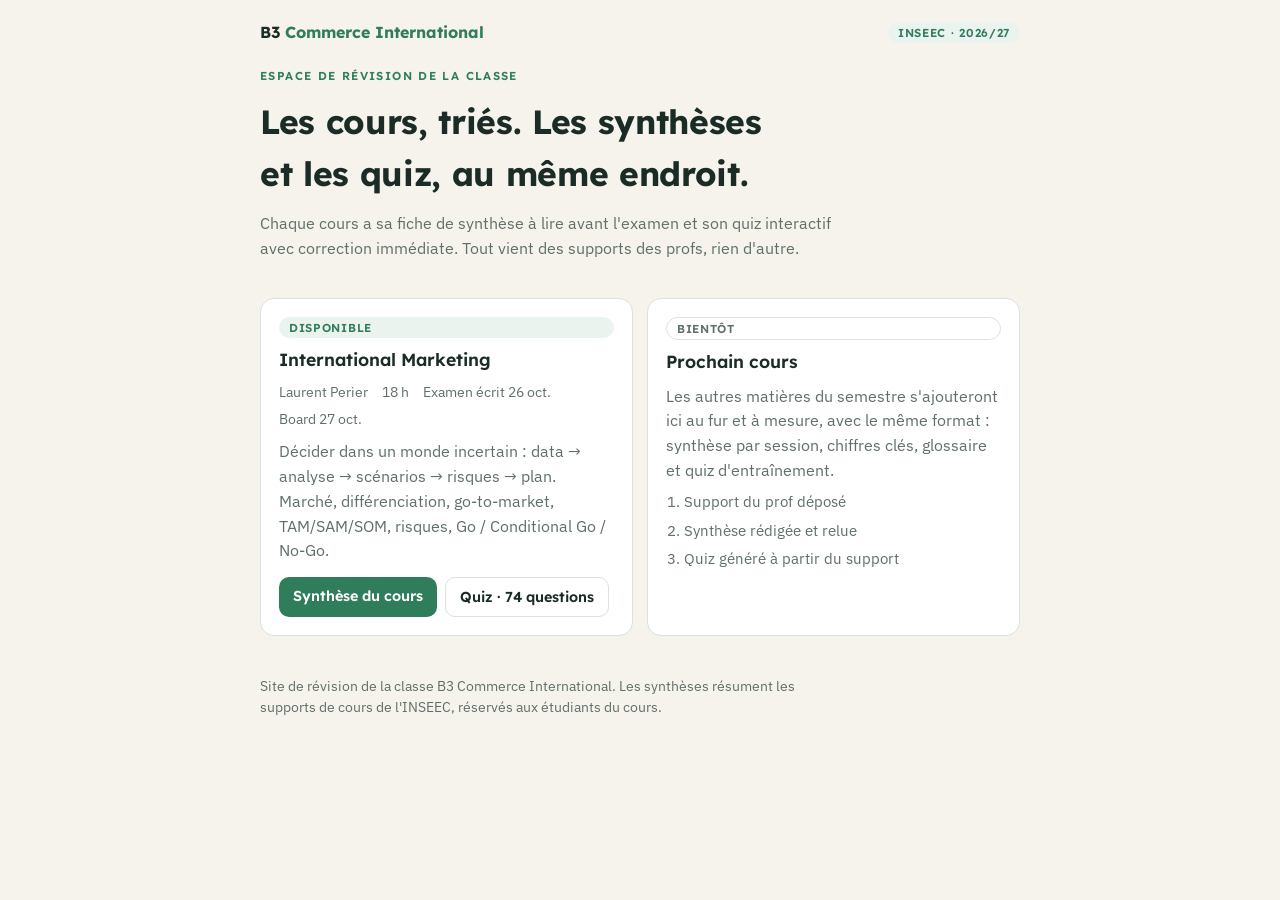
==== index.html @ 96a05c51 "Site B3 Commerce International : page d'accueil" ====
<!doctype html>
<html lang="fr">
<head>
<meta charset="utf-8">
<meta name="viewport" content="width=device-width, initial-scale=1, viewport-fit=cover">
<title>B3 Commerce International</title>
<link rel="stylesheet" href="https://fonts.googleapis.com/css2?family=Lexend:wght@500;600;700&family=IBM+Plex+Sans:wght@400;500;600&display=swap">
<link rel="stylesheet" href="site.css">
<style>
  .hero { display: grid; gap: 6px; margin-bottom: 26px; }
  .hero p { max-width: 60ch; }
  .course-meta { display: flex; flex-wrap: wrap; gap: 6px 14px; color: var(--muted); font-size: .88rem; }
  .steps { display: grid; gap: 6px; font-size: .92rem; color: var(--muted); margin: 0; padding-left: 18px; }
</style>
</head>
<body>
<div class="wrap">
  <nav class="top"><span class="brand">B3 <span>Commerce International</span></span><span class="tag">INSEEC · 2026/27</span></nav>

  <div class="hero">
    <div class="eyebrow">Espace de révision de la classe</div>
    <h1>Les cours, triés. Les synthèses et les quiz, au même endroit.</h1>
    <p class="sub">Chaque cours a sa fiche de synthèse à lire avant l'examen et son quiz interactif avec correction immédiate. Tout vient des supports des profs, rien d'autre.</p>
  </div>

  <div class="cards">
    <article class="card">
      <span class="tag">Disponible</span>
      <h2>International Marketing</h2>
      <div class="course-meta"><span>Laurent Perier</span><span>18 h</span><span>Examen écrit 26 oct.</span><span>Board 27 oct.</span></div>
      <p class="sub" style="margin:0">Décider dans un monde incertain : data → analyse → scénarios → risques → plan. Marché, différenciation, go-to-market, TAM/SAM/SOM, risques, Go / Conditional Go / No-Go.</p>
      <div class="links">
        <a class="btn" href="international-marketing/synthese.html">Synthèse du cours</a>
        <a class="btn ghost" href="international-marketing/quiz.html">Quiz · 74 questions</a>
      </div>
    </article>

    <article class="card">
      <span class="tag soon">Bientôt</span>
      <h2>Prochain cours</h2>
      <p class="sub" style="margin:0">Les autres matières du semestre s'ajouteront ici au fur et à mesure, avec le même format : synthèse par session, chiffres clés, glossaire et quiz d'entraînement.</p>
      <ol class="steps">
        <li>Support du prof déposé</li>
        <li>Synthèse rédigée et relue</li>
        <li>Quiz généré à partir du support</li>
      </ol>
    </article>
  </div>

  <p class="foot">Site de révision de la classe B3 Commerce International. Les synthèses résument les supports de cours de l'INSEEC, réservés aux étudiants du cours.</p>
</div>
</body>
</html>
---- site.css ----
/* B3 Commerce International — shared tokens. Layout: narrow reading column, course cards on the hub, sticky section nav on long pages. */
:root {
  --bg: #f6f3ec; --surface: #ffffff; --fg: #1b2b26; --muted: #5f6f69; --line: #d8e3dc;
  --accent: #2f7d5b; --accent-ink: #ffffff; --warm: #e8694f; --tint: #eaf3ee;
  --display: "Lexend", "Segoe UI", system-ui, sans-serif; --body: "IBM Plex Sans", "Segoe UI", system-ui, sans-serif;
}
@media (prefers-color-scheme: dark) { :root:not([data-theme="light"]) {
  --bg: #141c19; --surface: #1d2823; --fg: #ecf1ee; --muted: #9fb0a8; --line: #2f3d37;
  --accent: #5cc08f; --accent-ink: #0f1a15; --warm: #f08a70; --tint: #1e3a2d; color-scheme: dark } }
:root[data-theme="dark"] {
  --bg: #141c19; --surface: #1d2823; --fg: #ecf1ee; --muted: #9fb0a8; --line: #2f3d37;
  --accent: #5cc08f; --accent-ink: #0f1a15; --warm: #f08a70; --tint: #1e3a2d; color-scheme: dark }
* { box-sizing: border-box; }
body { margin: 0; background: var(--bg); color: var(--fg); font-family: var(--body); font-size: 16px; line-height: 1.55;
  padding-left: max(16px, env(safe-area-inset-left, 0px)); padding-right: max(16px, env(safe-area-inset-right, 0px)); padding-block: 20px 56px; }
.wrap { max-width: 760px; margin: 0 auto; }
a { color: var(--accent); }
.top { display: flex; justify-content: space-between; align-items: center; gap: 12px; flex-wrap: wrap; margin-bottom: 22px; }
.brand { font-family: var(--display); font-weight: 700; text-decoration: none; color: var(--fg); font-size: 1rem; }
.brand span { color: var(--accent); }
.eyebrow { font-family: var(--display); font-size: .72rem; letter-spacing: .12em; text-transform: uppercase; color: var(--accent); font-weight: 600; }
h1 { font-family: var(--display); font-weight: 700; font-size: clamp(1.5rem, 4.5vw, 2.1rem); margin: 4px 0 6px; letter-spacing: -0.01em; text-wrap: balance; }
h2 { font-family: var(--display); font-weight: 600; font-size: 1.3rem; margin: 36px 0 10px; text-wrap: balance; }
h3 { font-family: var(--display); font-weight: 600; font-size: 1.05rem; margin: 22px 0 6px; }
p { margin: 0 0 12px; max-width: 68ch; }
.sub { color: var(--muted); }
.panel { background: var(--surface); border: 1px solid var(--line); border-radius: 14px; padding: 20px; }
.cards { display: grid; gap: 14px; grid-template-columns: repeat(auto-fill, minmax(260px, 1fr)); }
.card { background: var(--surface); border: 1px solid var(--line); border-radius: 14px; padding: 18px; display: grid; gap: 8px; align-content: start; min-width: 0; }
.card h2 { margin: 0; font-size: 1.1rem; }
.card .links { display: flex; flex-wrap: wrap; gap: 8px; margin-top: 6px; }
.btn { display: inline-block; border: 0; border-radius: 10px; padding: 10px 14px; font: 600 .9rem var(--display); cursor: pointer; background: var(--accent); color: var(--accent-ink); text-decoration: none; }
.btn.ghost { background: transparent; color: var(--fg); border: 1px solid var(--line); }
.tag { display: inline-block; border-radius: 999px; padding: 3px 10px; font: 600 .72rem var(--display); letter-spacing: .06em; text-transform: uppercase; background: var(--tint); color: var(--accent); }
.tag.soon { background: transparent; border: 1px solid var(--line); color: var(--muted); }
.toc { display: flex; flex-wrap: wrap; gap: 8px; margin: 14px 0 6px; }
.toc a { font: 500 .85rem var(--body); text-decoration: none; border: 1px solid var(--line); border-radius: 999px; padding: 5px 11px; color: var(--fg); }
.key { background: var(--tint); border-left: 4px solid var(--accent); border-radius: 8px; padding: 10px 14px; margin: 12px 0; }
.key b { font-family: var(--display); }
table { border-collapse: collapse; width: 100%; font-size: .92rem; }
.tbl { overflow-x: auto; margin: 10px 0 16px; }
th, td { text-align: left; padding: 8px 10px; border-bottom: 1px solid var(--line); vertical-align: top; }
th { font-family: var(--display); font-weight: 600; font-size: .8rem; letter-spacing: .04em; text-transform: uppercase; color: var(--muted); }
td.num { font-variant-numeric: tabular-nums; white-space: nowrap; }
dl { display: grid; grid-template-columns: max-content 1fr; gap: 6px 14px; margin: 0; }
dt { font-family: var(--display); font-weight: 600; font-size: .9rem; }
dd { margin: 0; font-size: .95rem; }
@media (max-width: 520px) { dl { grid-template-columns: 1fr; gap: 2px; } dd { margin-bottom: 8px; } }
.foot { margin-top: 40px; color: var(--muted); font-size: .85rem; }
a:focus-visible, .btn:focus-visible { outline: 3px solid var(--warm); outline-offset: 2px; }
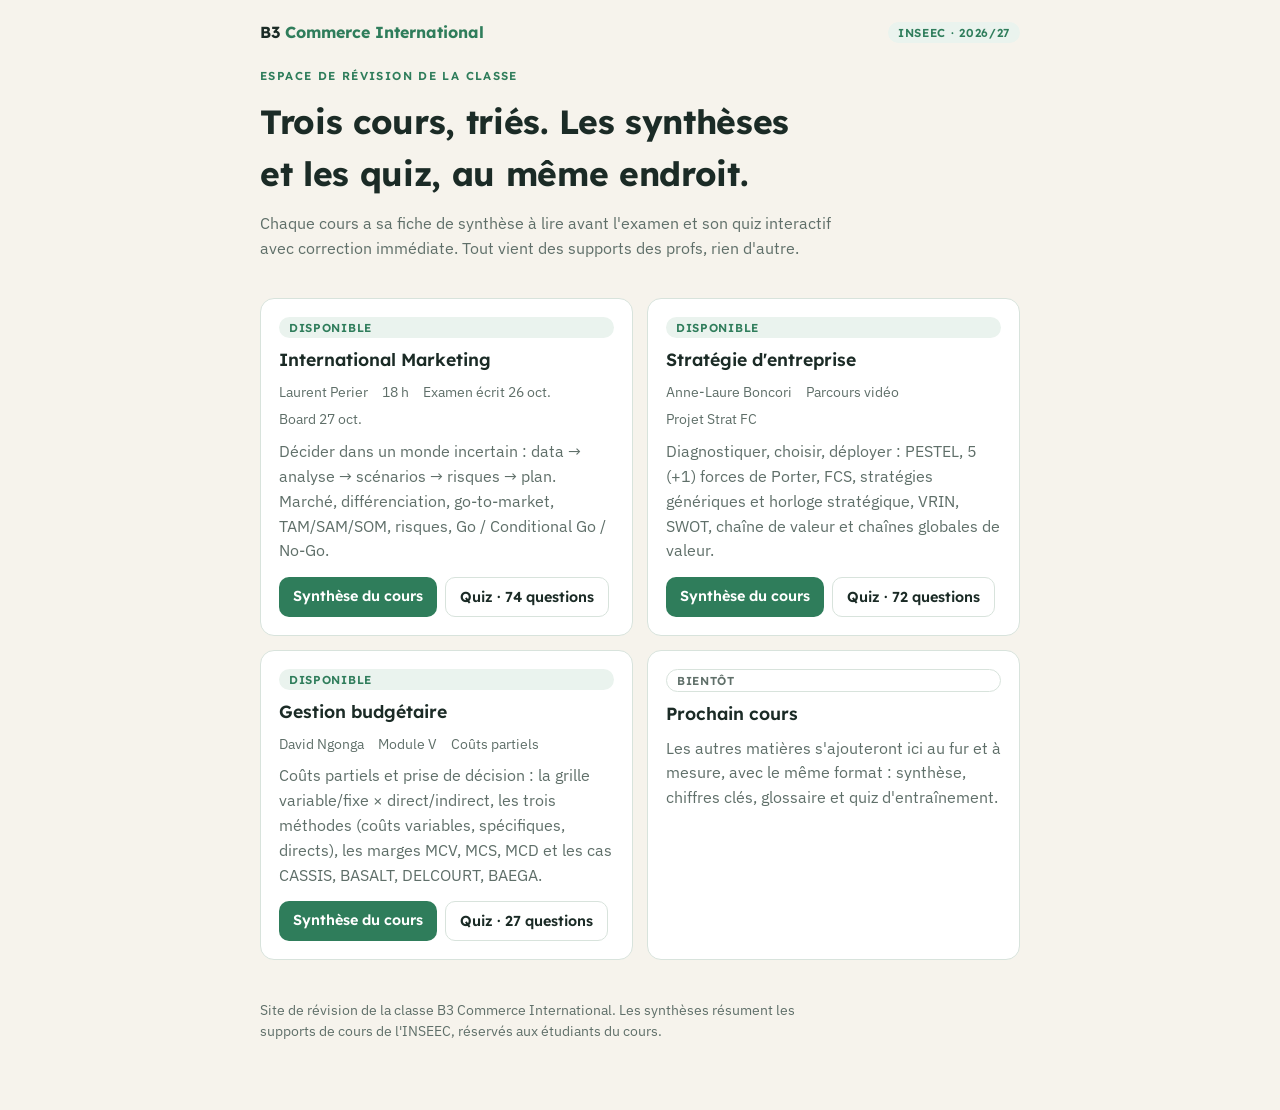
==== commit 7314b35d: "Accueil : ajout Stratégie d'entreprise et Gestion budgétaire" ====
--- a/index.html
+++ b/index.html
@@ -19,7 +19,7 @@
 
   <div class="hero">
     <div class="eyebrow">Espace de révision de la classe</div>
-    <h1>Les cours, triés. Les synthèses et les quiz, au même endroit.</h1>
+    <h1>Trois cours, triés. Les synthèses et les quiz, au même endroit.</h1>
     <p class="sub">Chaque cours a sa fiche de synthèse à lire avant l'examen et son quiz interactif avec correction immédiate. Tout vient des supports des profs, rien d'autre.</p>
   </div>
 
@@ -36,14 +36,31 @@
     </article>
 
     <article class="card">
+      <span class="tag">Disponible</span>
+      <h2>Stratégie d'entreprise</h2>
+      <div class="course-meta"><span>Anne-Laure Boncori</span><span>Parcours vidéo</span><span>Projet Strat FC</span></div>
+      <p class="sub" style="margin:0">Diagnostiquer, choisir, déployer : PESTEL, 5 (+1) forces de Porter, FCS, stratégies génériques et horloge stratégique, VRIN, SWOT, chaîne de valeur et chaînes globales de valeur.</p>
+      <div class="links">
+        <a class="btn" href="strategie-entreprise/synthese.html">Synthèse du cours</a>
+        <a class="btn ghost" href="strategie-entreprise/quiz.html">Quiz · 72 questions</a>
+      </div>
+    </article>
+
+    <article class="card">
+      <span class="tag">Disponible</span>
+      <h2>Gestion budgétaire</h2>
+      <div class="course-meta"><span>David Ngonga</span><span>Module V</span><span>Coûts partiels</span></div>
+      <p class="sub" style="margin:0">Coûts partiels et prise de décision : la grille variable/fixe × direct/indirect, les trois méthodes (coûts variables, spécifiques, directs), les marges MCV, MCS, MCD et les cas CASSIS, BASALT, DELCOURT, BAEGA.</p>
+      <div class="links">
+        <a class="btn" href="gestion-budgetaire/synthese.html">Synthèse du cours</a>
+        <a class="btn ghost" href="gestion-budgetaire/quiz.html">Quiz · 27 questions</a>
+      </div>
+    </article>
+
+    <article class="card">
       <span class="tag soon">Bientôt</span>
       <h2>Prochain cours</h2>
-      <p class="sub" style="margin:0">Les autres matières du semestre s'ajouteront ici au fur et à mesure, avec le même format : synthèse par session, chiffres clés, glossaire et quiz d'entraînement.</p>
-      <ol class="steps">
-        <li>Support du prof déposé</li>
-        <li>Synthèse rédigée et relue</li>
-        <li>Quiz généré à partir du support</li>
-      </ol>
+      <p class="sub" style="margin:0">Les autres matières s'ajouteront ici au fur et à mesure, avec le même format : synthèse, chiffres clés, glossaire et quiz d'entraînement.</p>
     </article>
   </div>
 
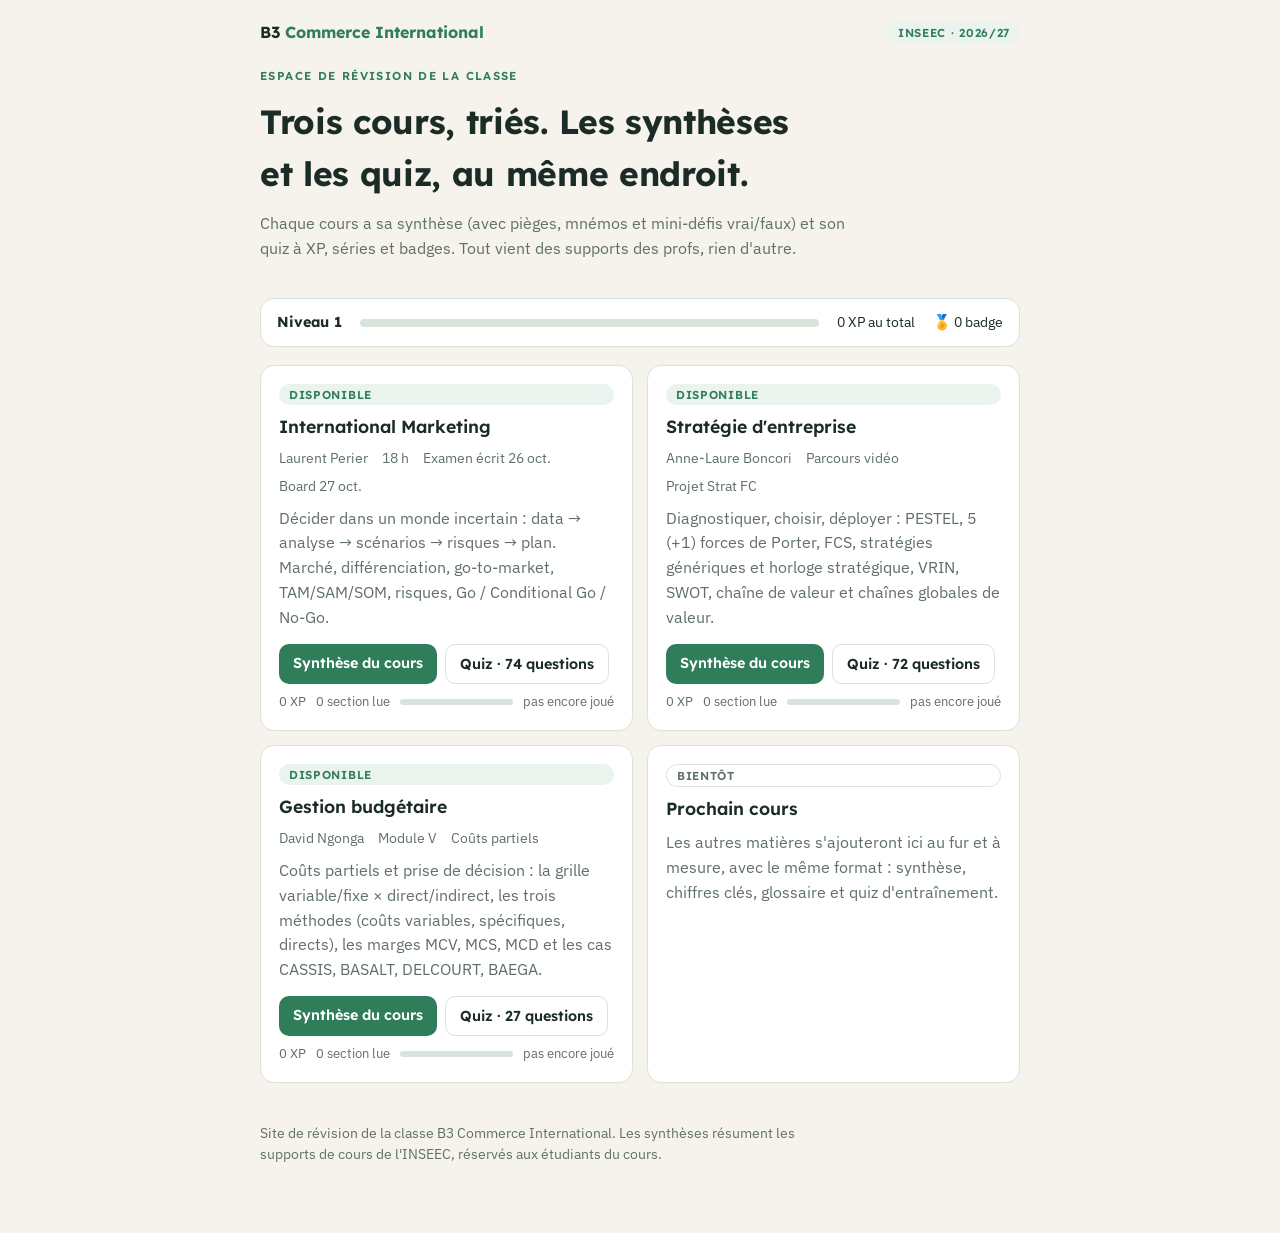
==== commit c95f6839: "Version ludique : XP, badges, flashcards, mini-défis (accueil, styles, fun.js)" ====
--- a/index.html
+++ b/index.html
@@ -20,11 +20,13 @@
   <div class="hero">
     <div class="eyebrow">Espace de révision de la classe</div>
     <h1>Trois cours, triés. Les synthèses et les quiz, au même endroit.</h1>
-    <p class="sub">Chaque cours a sa fiche de synthèse à lire avant l'examen et son quiz interactif avec correction immédiate. Tout vient des supports des profs, rien d'autre.</p>
+    <p class="sub">Chaque cours a sa synthèse (avec pièges, mnémos et mini-défis vrai/faux) et son quiz à XP, séries et badges. Tout vient des supports des profs, rien d'autre.</p>
   </div>
 
+  <div class="hubstats" id="hubstats"></div>
+
   <div class="cards">
-    <article class="card">
+    <article class="card" data-course="international-marketing">
       <span class="tag">Disponible</span>
       <h2>International Marketing</h2>
       <div class="course-meta"><span>Laurent Perier</span><span>18 h</span><span>Examen écrit 26 oct.</span><span>Board 27 oct.</span></div>
@@ -33,9 +35,10 @@
         <a class="btn" href="international-marketing/synthese.html">Synthèse du cours</a>
         <a class="btn ghost" href="international-marketing/quiz.html">Quiz · 74 questions</a>
       </div>
+      <div class="mini"></div>
     </article>
 
-    <article class="card">
+    <article class="card" data-course="strategie-entreprise">
       <span class="tag">Disponible</span>
       <h2>Stratégie d'entreprise</h2>
       <div class="course-meta"><span>Anne-Laure Boncori</span><span>Parcours vidéo</span><span>Projet Strat FC</span></div>
@@ -44,9 +47,10 @@
         <a class="btn" href="strategie-entreprise/synthese.html">Synthèse du cours</a>
         <a class="btn ghost" href="strategie-entreprise/quiz.html">Quiz · 72 questions</a>
       </div>
+      <div class="mini"></div>
     </article>
 
-    <article class="card">
+    <article class="card" data-course="gestion-budgetaire">
       <span class="tag">Disponible</span>
       <h2>Gestion budgétaire</h2>
       <div class="course-meta"><span>David Ngonga</span><span>Module V</span><span>Coûts partiels</span></div>
@@ -55,6 +59,7 @@
         <a class="btn" href="gestion-budgetaire/synthese.html">Synthèse du cours</a>
         <a class="btn ghost" href="gestion-budgetaire/quiz.html">Quiz · 27 questions</a>
       </div>
+      <div class="mini"></div>
     </article>
 
     <article class="card">
@@ -66,5 +71,6 @@
 
   <p class="foot">Site de révision de la classe B3 Commerce International. Les synthèses résument les supports de cours de l'INSEEC, réservés aux étudiants du cours.</p>
 </div>
+<script src="fun.js"></script>
 </body>
 </html>
--- a/site.css
+++ b/site.css
@@ -11,6 +11,7 @@
   --bg: #141c19; --surface: #1d2823; --fg: #ecf1ee; --muted: #9fb0a8; --line: #2f3d37;
   --accent: #5cc08f; --accent-ink: #0f1a15; --warm: #f08a70; --tint: #1e3a2d; color-scheme: dark }
 * { box-sizing: border-box; }
+[hidden] { display: none !important; }
 body { margin: 0; background: var(--bg); color: var(--fg); font-family: var(--body); font-size: 16px; line-height: 1.55;
   padding-left: max(16px, env(safe-area-inset-left, 0px)); padding-right: max(16px, env(safe-area-inset-right, 0px)); padding-block: 20px 56px; }
 .wrap { max-width: 760px; margin: 0 auto; }
@@ -48,3 +49,50 @@
 @media (max-width: 520px) { dl { grid-template-columns: 1fr; gap: 2px; } dd { margin-bottom: 8px; } }
 .foot { margin-top: 40px; color: var(--muted); font-size: .85rem; }
 a:focus-visible, .btn:focus-visible { outline: 3px solid var(--warm); outline-offset: 2px; }
+
+/* Feedback colors shared by quiz and mini-checks */
+:root { --ok-bg: #e4f2ea; --ok-fg: #1f5c41; --ko-bg: #fbe6e1; --ko-fg: #9b3a25; --gold: #f2c14e; }
+@media (prefers-color-scheme: dark) { :root:not([data-theme="light"]) { --ok-bg: #1e3a2d; --ok-fg: #a8e6c4; --ko-bg: #46241c; --ko-fg: #ffb8a4; } }
+:root[data-theme="dark"] { --ok-bg: #1e3a2d; --ok-fg: #a8e6c4; --ko-bg: #46241c; --ko-fg: #ffb8a4; }
+
+/* Playful reading layer for the synthèses: progress bar, section check-off, reveal cards, true/false checks. */
+.readbar { position: fixed; top: 0; left: 0; height: 4px; width: 0; background: linear-gradient(90deg, var(--accent), var(--warm)); z-index: 5; transition: width .1s linear; }
+.mission { display: grid; grid-template-columns: auto 1fr; gap: 14px; align-items: center; background: var(--surface); border: 1px solid var(--line); border-radius: 14px; padding: 14px 16px; margin: 16px 0 6px; }
+.mission .ic { font-size: 1.8rem; line-height: 1; }
+.mission b { font-family: var(--display); }
+.mission .sub { margin: 2px 0 0; font-size: .9rem; }
+.mission .mbar { height: 6px; background: var(--line); border-radius: 999px; overflow: hidden; margin-top: 8px; }
+.mission .mbar i { display: block; height: 100%; width: 0; background: var(--accent); transition: width .3s; }
+h2 { display: flex; align-items: center; gap: 10px; flex-wrap: wrap; }
+h2 .done { margin-left: auto; border: 1px solid var(--line); background: var(--surface); color: var(--muted); border-radius: 999px; padding: 4px 11px; font: 600 .72rem var(--display); letter-spacing: .06em; text-transform: uppercase; cursor: pointer; }
+h2 .done[aria-pressed="true"] { background: var(--accent); color: var(--accent-ink); border-color: var(--accent); }
+.piege { background: var(--ko-bg); color: var(--fg); border-left: 4px solid var(--warm); border-radius: 8px; padding: 10px 14px; margin: 12px 0; }
+.piege b { font-family: var(--display); color: var(--warm); }
+.mnemo { background: var(--surface); border: 1px dashed var(--accent); border-radius: 10px; padding: 10px 14px; margin: 12px 0; }
+.mnemo b { font-family: var(--display); color: var(--accent); }
+.reveals { display: grid; grid-template-columns: repeat(auto-fill, minmax(200px, 1fr)); gap: 10px; margin: 12px 0 18px; }
+.reveal { background: var(--surface); border: 1px solid var(--line); border-radius: 12px; padding: 12px 14px; cursor: pointer; text-align: left; color: var(--fg); font-family: var(--body); display: grid; gap: 6px; min-height: 92px; transition: transform .12s, border-color .12s; }
+.reveal:hover { border-color: var(--accent); transform: translateY(-2px); }
+.reveal b { font-family: var(--display); font-size: .95rem; }
+.reveal .hint { font-size: .78rem; color: var(--muted); }
+.reveal .ans { display: none; font-size: .9rem; }
+.reveal.open { background: var(--tint); border-color: var(--accent); } .reveal.open .hint { display: none; } .reveal.open .ans { display: block; }
+.vf { background: var(--surface); border: 1px solid var(--line); border-radius: 14px; padding: 16px 18px; margin: 18px 0; }
+.vf .eyebrow { margin-bottom: 8px; }
+.vf .item { display: grid; grid-template-columns: 1fr auto; gap: 10px; align-items: center; padding: 8px 0; border-top: 1px solid var(--line); }
+.vf .item:first-of-type { border-top: 0; }
+.vf .item p { margin: 0; font-size: .95rem; }
+.vf .btns { display: flex; gap: 6px; }
+.vf button { border: 1px solid var(--line); background: transparent; color: var(--fg); border-radius: 8px; padding: 6px 12px; font: 600 .85rem var(--display); cursor: pointer; }
+.vf button.ok { background: var(--ok-bg); color: var(--ok-fg); border-color: var(--ok-fg); }
+.vf button.ko { background: var(--ko-bg); color: var(--ko-fg); border-color: var(--ko-fg); }
+.vf .why { grid-column: 1 / -1; font-size: .88rem; color: var(--muted); margin: 0; }
+.vf .tally { margin: 10px 0 0; font: 600 .85rem var(--display); color: var(--accent); }
+.hubstats { display: flex; flex-wrap: wrap; gap: 10px 18px; align-items: center; background: var(--surface); border: 1px solid var(--line); border-radius: 14px; padding: 12px 16px; margin: 0 0 18px; font-size: .9rem; }
+.hubstats b { font-family: var(--display); }
+.hubstats .xpbar { flex: 1; min-width: 120px; height: 8px; background: var(--line); border-radius: 999px; overflow: hidden; }
+.hubstats .xpbar i { display: block; height: 100%; background: linear-gradient(90deg, var(--accent), var(--warm)); }
+.card .mini { font-size: .82rem; color: var(--muted); display: flex; gap: 10px; flex-wrap: wrap; }
+.card .mini .bar { flex: 1; min-width: 80px; height: 6px; background: var(--line); border-radius: 999px; overflow: hidden; align-self: center; }
+.card .mini .bar i { display: block; height: 100%; background: var(--accent); }
+@media (prefers-reduced-motion: reduce) { .readbar, .reveal, .mission .mbar i { transition: none; } }
